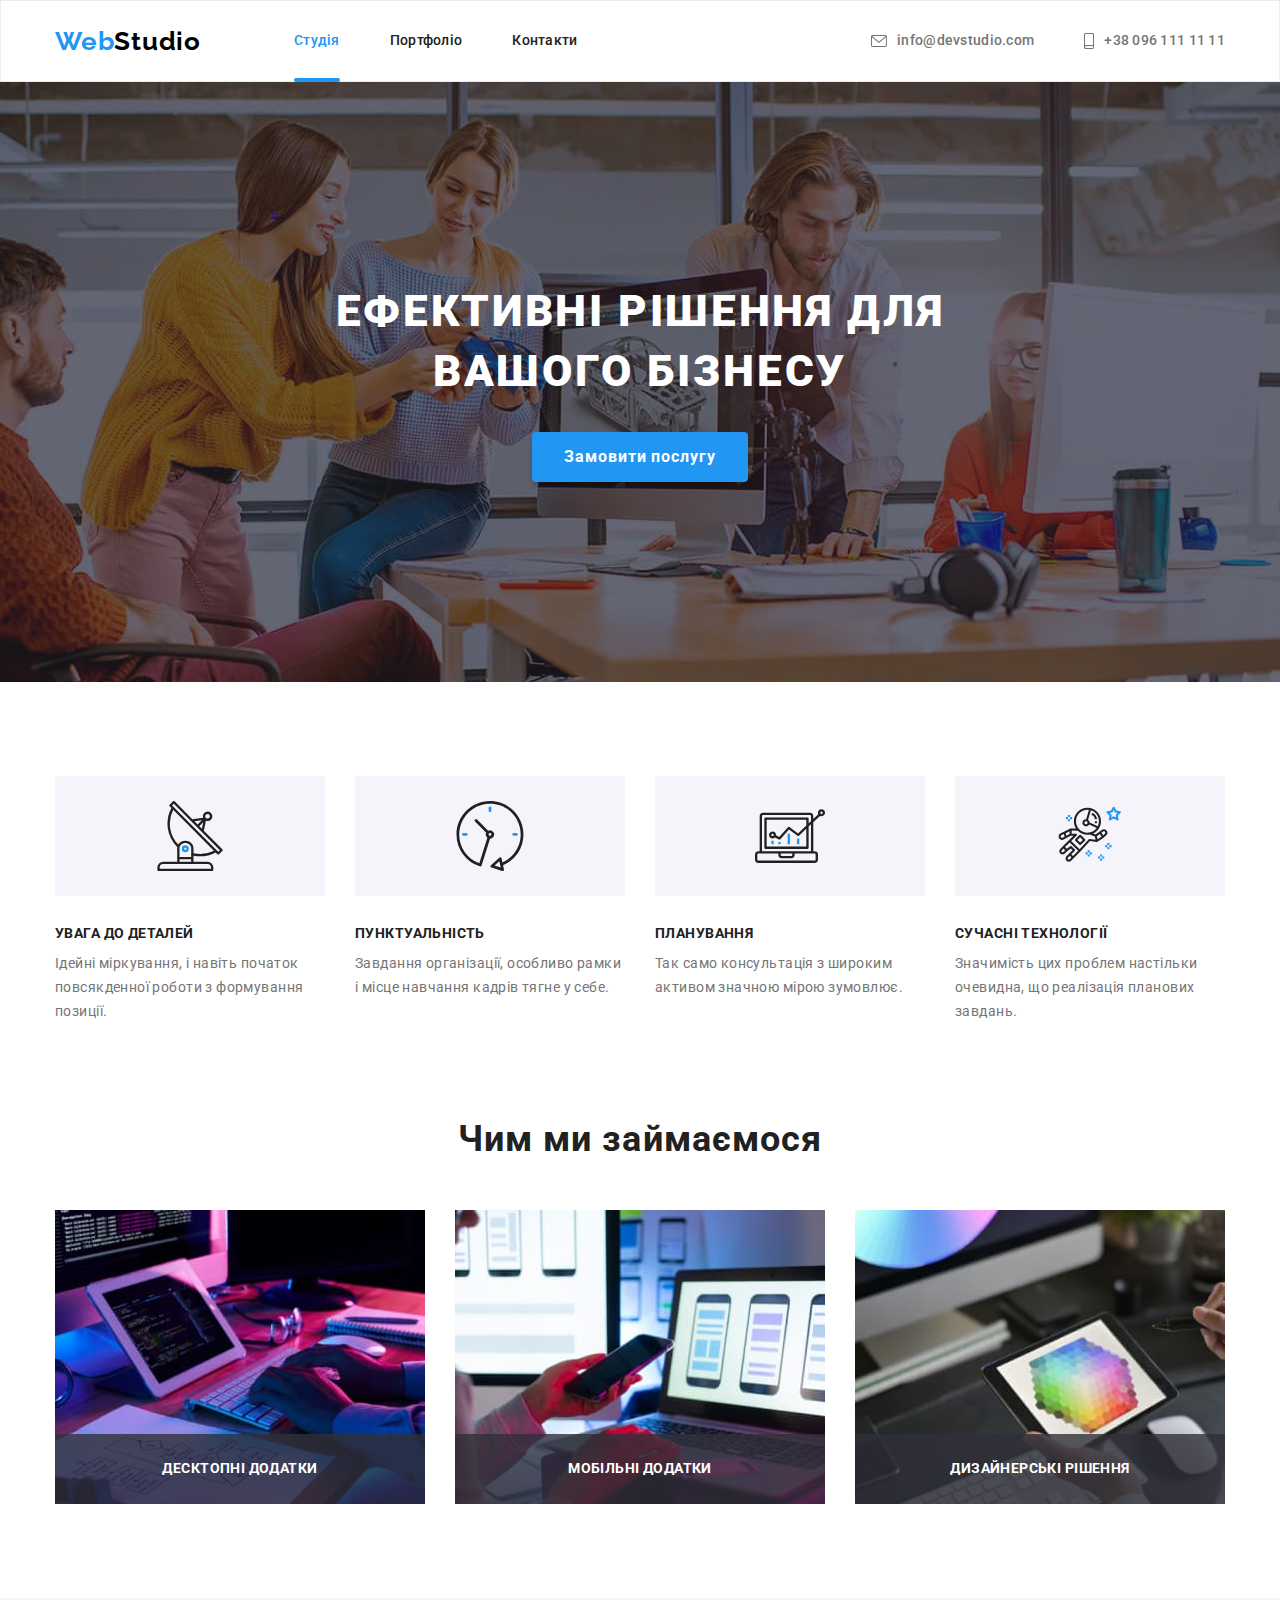
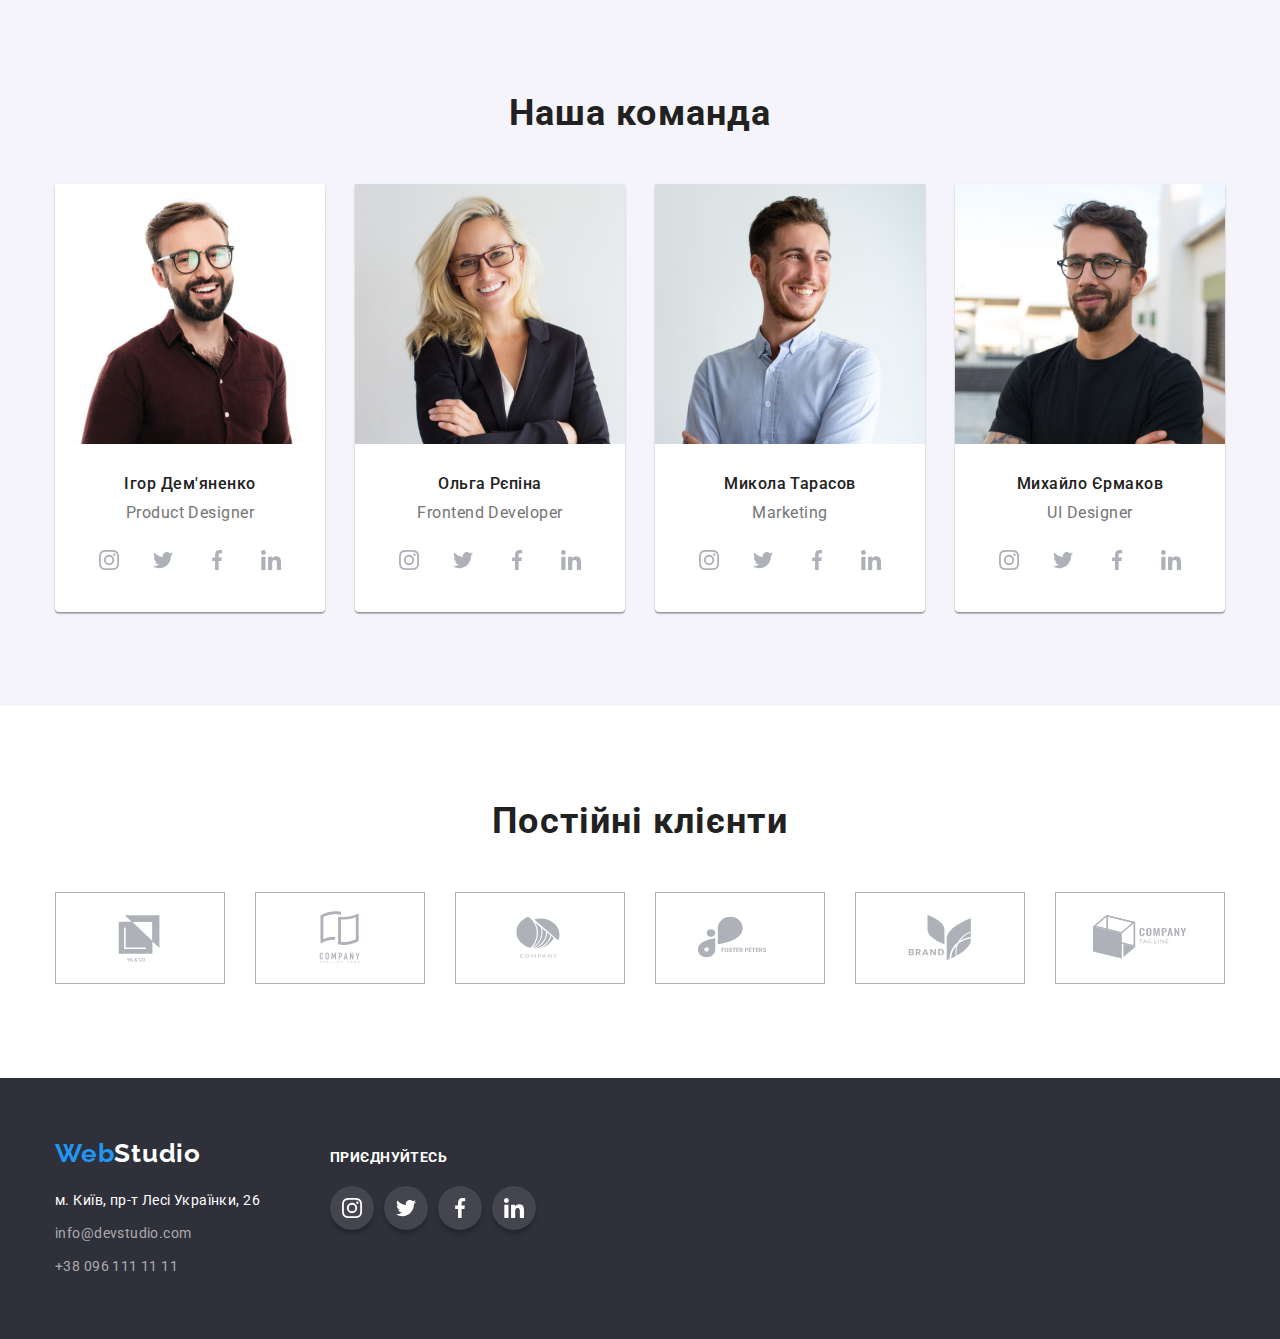
==== index.html @ 8c561cbf "start" ====
<!DOCTYPE html>
<html lang="uk">
<head>
    <meta charset="UTF-8">
    <meta http-equiv="X-UA-Compatible" content="IE=edge">
    <meta name="viewport" content="width=device-width, initial-scale=1.0">
    <title>WebStudio</title>
    <link rel="preconnect" href="https://fonts.googleapis.com">
    <link rel="preconnect" href="https://fonts.gstatic.com" crossorigin>
    <link href="https://fonts.googleapis.com/css2?family=Raleway:wght@700&family=Roboto:wght@400;500;700;900&display=swap"
        rel="stylesheet">
        <link rel="stylesheet" href="https://cdnjs.cloudflare.com/ajax/libs/modern-normalize/1.1.0/modern-normalize.min.css">
    <link rel="stylesheet" href="./css/styles.css">
</head>
<body>
    <header class="header">
        <!-- Header Nav -->
        <div class="container container-nav">
            <nav class="nav">
                <a class="logo link" href="./index.html">
                    <span class="logo-accent">Web</span>Studio
                </a>
                <ul class="list list-nav">
                    <li class="item">
                        <a class="link current" href="./index.html">
                            Студія
                        </a>
                    </li>
                    <li class="item">
                        <a class="link" href="./portfolio.html">
                            Портфоліо
                        </a>
                    </li>
                    <li class="item">
                        <a class="link" href="/">
                            Контакти
                        </a>
                    </li>
                </ul>
            </nav>
            <ul class="list contacts-nav">
                <li class="item">
                    <a class="link" href="maito:info@devstudio.com">
                        <svg class="link-icon" width="16" height="12">
                            <use href="./images/icons.svg#icon-envelope"></use>
                        </svg>
                        info@devstudio.com
                    </a>
                </li>
                <li class="item">
                    <a class="link" href="tel:+380961111111">
                        <svg class="link-icon" width="10" height="16">
                            <use href="./images/icons.svg#icon-smartphone"></use>
                        </svg>
                        +38 096 111 11 11
                    </a>
                </li>
            </ul>
        </div>
    </header>
    <main>
<!-- Hero title -->
        <section class="hero section-hero">
            <div class="container">
                <h1 class="hero-title">
                    Ефективні рішення для вашого бізнесу
                </h1>
                <!-- Hero button -->
                <button type="button" class="hero-button" data-modal-open>
                    Замовити послугу
                </button>
            </div>
        </section>
<!-- Our advantages -->
        <section class="our-advantages">
          <div class="container">
            <h2 class="visually-hidden">
                Наші переваги
            </h2>
            <ul class="list advantages-list">
                <li class="item">
                    <div class="box-icon">
                        <svg width="70" height="70">
                            <use href="./images/icons.svg#icon-antenna"></use>
                        </svg>
                    </div>
                    <h3 class="advantages-title">
                        Увага до деталей
                    </h3>
                    <p class="advantages-text">
                        Ідейні міркування, і навіть початок повсякденної роботи з формування позиції.
                    </p>
                </li>
                <li class="item">
                    <div class="box-icon">
                        <svg width="70" height="70">
                            <use href="./images/icons.svg#icon-clock"></use>
                        </svg>
                    </div>
                    <h3 class="advantages-title">
                        Пунктуальність
                    </h3>
                    <p class="advantages-text">
                        Завдання організації, особливо рамки і місце навчання кадрів тягне у себе.
                    </p>
                </li>
                <li class="item">
                    <div class="box-icon">
                        <svg width="70" height="70">
                            <use href="./images/icons.svg#icon-diagram"></use>
                        </svg>
                    </div>
                    <h3 class="advantages-title">
                        Планування
                    </h3>
                    <p class="advantages-text">
                        Так само консультація з широким активом значною мірою зумовлює.
                    </p>
                </li>
                <li class="item">
                    <div class="box-icon">
                        <svg width="70" height="70">
                            <use href="./images/icons.svg#icon-astronaut"></use>
                        </svg>
                    </div>
                    <h3 class="advantages-title">
                        Сучасні технології
                    </h3>
                    <p class="advantages-text">
                        Значимість цих проблем настільки очевидна, що реалізація планових завдань.
                    </p>
                </li>
            </ul>
          </div>
        </section>
<!-- We do -->
        <section class="we-do">
           <div class="container">
            <h2 class="we-do-title">
                Чим ми займаємося
            </h2>
            <ul class="list">
                <li>
                   <div class="box-we-do">
                     <img src="./images/box1.jpg" alt="Написання коду" width="370" height="294">
                    <p class="text">
                        десктопні додатки
                    </p>
                   </div>
                </li>
                <li>
                    <div class="box-we-do">
                        <img src="./images/box2.jpg" alt="Стилізація" width="370" height="294">
                    <p class="text">
                        мобільні додатки
                    </p>
                    </div>
                </li>
                <li>
                    <div class="box-we-do">
                        <img src="./images/box3.jpg" alt="Дизайн" width="370" height="294">
                    <p class="text">
                        дизайнерські рішення
                    </p>
                    </div>
                </li>
            </ul>
           </div>
        </section>
<!-- Our team -->
        <section class="our-team">
           <div class="container">
            <h2 class="our-team-title">
                Наша команда
            </h2>
            <ul class="list team-list">
                <li class="item">
                    <img class="img-team" src="./images/img.jpg" alt="Фото Ігора Дем'яненко" width="270" height="260">
                    <h3 class="team-name">
                        Ігор Дем'яненко
                    </h3>
                    <p lang="en" class="job-title">
                        Product Designer
                    </p>
                    <div class="icon-wrapper">
                        <a class="link-social" href="">
                            <svg class="icon-social" width="20" height="20px">
                                <use href="./images/icons.svg#icon-instagram-2"></use>
                            </svg>
                        </a>
                        <a class="link-social" href="">
                            <svg class="icon-social" width="20" height="20px">
                                <use href="./images/icons.svg#icon-twitter"></use>
                            </svg>
                        </a>
                        <a class="link-social" href="">
                            <svg class="icon-social" width="20" height="20px">
                                <use href="./images/icons.svg#icon-facebook"></use>
                            </svg>
                        </a>
                        <a class="link-social" href="">
                            <svg class="icon-social" width="20" height="20px">
                                <use href="./images/icons.svg#icon-linkedin"></use>
                            </svg>
                        </a>
                    </div>
                </li>
                <li class="item">
                    <img class="img-team" src="./images/img(1).jpg" alt="Фото Ольги Рєпіна" width="270" height="260">
                    <h3 class="team-name">
                        Ольга Рєпіна
                    </h3>
                    <p lang="en" class="job-title">
                        Frontend Developer
                    </p>
                    <div class="icon-wrapper">
                        <a class="link-social" href="">
                            <svg class="icon-social" width="20" height="20px">
                                <use href="./images/icons.svg#icon-instagram-2"></use>
                            </svg>
                        </a>
                        <a class="link-social" href="">
                            <svg class="icon-social" width="20" height="20px">
                                <use href="./images/icons.svg#icon-twitter"></use>
                            </svg>
                        </a>
                        <a class="link-social" href="">
                            <svg class="icon-social" width="20" height="20px">
                                <use href="./images/icons.svg#icon-facebook"></use>
                            </svg>
                        </a>
                        <a class="link-social" href="">
                            <svg class="icon-social" width="20" height="20px">
                                <use href="./images/icons.svg#icon-linkedin"></use>
                            </svg>
                        </a>
                    </div>
                </li>
                <li class="item">
                    <img class="img-team" src="./images/img(2).jpg" alt="Фото Микола Тарасов" width="270" height="260">
                    <h3 class="team-name">
                        Микола Тарасов
                    </h3>
                    <p lang="en" class="job-title">
                        Marketing
                    </p>
                    <div class="icon-wrapper">
                        <a class="link-social" href="">
                            <svg class="icon-social" width="20" height="20px">
                                <use href="./images/icons.svg#icon-instagram-2"></use>
                            </svg>
                        </a>
                        <a class="link-social" href="">
                            <svg class="icon-social" width="20" height="20px">
                                <use href="./images/icons.svg#icon-twitter"></use>
                            </svg>
                        </a>
                        <a class="link-social" href="">
                            <svg class="icon-social" width="20" height="20px">
                                <use href="./images/icons.svg#icon-facebook"></use>
                            </svg>
                        </a>
                        <a class="link-social" href="">
                            <svg class="icon-social" width="20" height="20px">
                                <use href="./images/icons.svg#icon-linkedin"></use>
                            </svg>
                        </a>
                    </div>
                </li>
                <li class="item">
                    <img class="img-team" src="./images/img(3).jpg" alt="Фото Михайло Єрмаков" width="270" height="260">
                    <h3 class="team-name">
                        Михайло Єрмаков
                    </h3>
                    <p lang="en" class="job-title">
                        UI Designer
                    </p>
                    <div class="icon-wrapper">
                        <a class="link-social" href="">
                            <svg class="icon-social" width="20" height="20px">
                                <use href="./images/icons.svg#icon-instagram-2"></use>
                            </svg>
                        </a>
                        <a class="link-social" href="">
                            <svg class="icon-social" width="20" height="20px">
                                <use href="./images/icons.svg#icon-twitter"></use>
                            </svg>
                        </a>
                        <a class="link-social" href="">
                            <svg class="icon-social" width="20" height="20px">
                                <use href="./images/icons.svg#icon-facebook"></use>
                            </svg>
                        </a>
                        <a class="link-social" href="">
                            <svg class="icon-social" width="20" height="20px">
                                <use href="./images/icons.svg#icon-linkedin"></use>
                            </svg>
                        </a>
                    </div>
                </li>
            </ul>
           </div>
        </section>
        <!-- Section clients -->
        <section class="section-clients">
            <div class="container">
                <h2 class="our-team-title">
                    Постійні клієнти
                </h2>
                <ul class="list list-icon">
                    <li class="item">
                        <a class="link-clients" href="">
                            <svg class="icon-clients" width="106" height="60">
                                <use href="./images/icons.svg#icon-yaco"></use>
                            </svg>
                        </a>
                    </li>
                    <li class="item">
                        <a class="link-clients" href="">
                            <svg class="icon-clients" width="106" height="60">
                                <use href="./images/icons.svg#icon-tagline"></use>
                            </svg>
                        </a>
                    </li>
                    <li class="item">
                        <a class="link-clients" href="">
                            <svg class="icon-clients" width="106" height="60">
                                <use href="./images/icons.svg#icon-company"></use>
                            </svg>
                        </a>
                    </li>
                    <li class="item">
                        <a class="link-clients" href="">
                            <svg class="icon-clients" width="106" height="60">
                                <use href="./images/icons.svg#icon-foster"></use>
                            </svg>
                        </a>
                    </li>
                    <li class="item">
                        <a class="link-clients" href="">
                            <svg class="icon-clients" width="106" height="60">
                                <use href="./images/icons.svg#icon-brand"></use>
                            </svg>
                        </a>
                    </li>
                    <li class="item">
                        <a class="link-clients" href="">
                            <svg class="icon-clients" width="106" height="60">
                                <use href="./images/icons.svg#icon-company-last"></use>
                            </svg>
                        </a>
                    </li>
                </ul>
            </div>
        </section>
    </main>
    <footer class="footer">
        <div class="container">
            <div>
                <a class="logo link footer-logo" href="./index.html">
                    <span class="logo-accent">Web</span>Studio
                </a>
                <address>
                    <a class="link street-contact" href="https://goo.gl/maps/yDgXRb8fHyVBhMKj9" target="_blank"
                        rel="noopener noreferrer nofollow">
                        м. Київ, пр-т Лесі Українки, 26
                    </a>
                    <ul class="list">
                        <li class="mail-list">
                            <a class="link footer-contacts mail" href="mailto:info@devstudio.com">
                                info@devstudio.com
                            </a>
                        </li>
                        <li>
                            <a class="link footer-contacts" href="tel:+380961111111">
                                +38 096 111 11 11
                            </a>
                        </li>
                    </ul>
                </address>
            </div>
            <div class="footer-icon-wrapper">
                <p class="text-footer-social">
                    приєднуйтесь
                </p>
                <ul class="list list-footer-social">
                    <li class="item-social-footer">
                        <a class="link-social link-social-footer" href="">
                            <svg class="icon-social" width="20" height="20px">
                                <use href="./images/icons.svg#icon-instagram-2"></use>
                            </svg>
                        </a>
                    </li>
                    <li class="item-social-footer">
                        <a class="link-social link-social-footer" href="">
                            <svg class="icon-social" width="20" height="20px">
                                <use href="./images/icons.svg#icon-twitter"></use>
                            </svg>
                        </a>
                    </li>
                    <li class="item-social-footer">
                        <a class="link-social link-social-footer" href="">
                            <svg class="icon-social" width="20" height="20px">
                                <use href="./images/icons.svg#icon-facebook"></use>
                            </svg>
                        </a>
                    </li>
                    <li class="item-social-footer">
                        <a class="link-social link-social-footer" href="">
                            <svg class="icon-social" width="20" height="20px">
                                <use href="./images/icons.svg#icon-linkedin"></use>
                            </svg>
                        </a>
                    </li>
                </ul>
            </div>
        </div>
    </footer>
    <div class="backdrop is-hidden" data-modal>
        <div class="modal is-hidden">
            <button type="button" class="button-modal" data-modal-close>
                <svg width="18" height="18">
                    <use href="./images/close.svg#icon-close"></use>
                </svg>
            </button>
        </div>
    </div>
    <script src="./js/modal.js"></script>
</body>
</html>
---- css/styles.css ----
:root {
    --brandcolor: #2196F3;
    --secondary-accent-color: #188CE8;
    --backgroundcolor: #FFFFFF;
    --text-color: #fff;
    --accent-bcg-color: #2F303A;
    --secondary-bcg-color: #F5F4FA;
    --hcolor: #212121;
    --pcolor: #757575;
    --logocolor: #000000;
}

/* Глобальны зміни */

img {
    display: block;
}

h1,
h2,
h3,
ul,
p {
    margin: 0px 0px;
}

body {
    font-family: Roboto, sans-serif;
    background-color: var(--backgroundcolor);
    color: var(--hcolor);

}



.container {
    width: 1200px;
    margin: 0 auto;
    padding: 0 15px;
}

.list {
    list-style: none;
    padding-left: 0;
}

.link {
    text-decoration: none;
}

/* Студія */

/* Logo head  */

.header {
    border: 1px solid #ECECEC;
}

.container-nav {
    display: flex;
    
}

.logo {
    font-family: 'Raleway';
    font-style: normal;
    font-weight: 700;
    font-size: 26px;
    line-height: 1.19;
    letter-spacing: 0.03em;
    color: var(--logocolor);
}

.logo-accent {
    color: var(--brandcolor);
}

/* Nav */

.nav {
    display: flex;
    align-items: center;
}

.list-nav .link.current {
    position: relative;
    color: var(--brandcolor);
}

.current::after {
    content: "";

    position: absolute;
    left: 0;
    bottom: 0;

    display: block;
    width: 100%;
    height: 4px;

    background-color: var(--brandcolor);
    border-radius: 2px;
    transform:translateY(1px);
}

.list-nav {
    display: flex;
    margin-left: 93px;
}

.list-nav .item + .item {
    margin-left: 50px;
}

.list-nav .link {
    display: block;
    padding-top: 32px;
    padding-bottom: 32px;

    font-family: 'Roboto';
    font-style: normal;
    font-weight: 500;
    font-size: 14px;
    line-height: 1.14;
    letter-spacing: 0.02em;
    color: var(--hcolor);


    transition: color 250ms cubic-bezier(0.4, 0, 0.2, 1);
}

.link:hover, .link:focus {
    color: var(--brandcolor);
}

/* Contacts Nav */

.contacts-nav {
    display: flex;
    margin-left: auto;
}

.contacts-nav .item + .item {
    margin-left: 50px;
}

.contacts-nav .link {
    display: flex;
    justify-content: center;
    align-items: center;
    padding-top: 32px;
    padding-bottom: 32px;

    font-weight: 500;
    font-style: normal;
    line-height: 1.14;
    font-size: 14px;
    color: var(--pcolor);
    letter-spacing: 0.02em;

    transition: color 250ms cubic-bezier(0.4, 0, 0.2, 1);
}
.link:hover,
.link:focus {
    color: var(--brandcolor);
}

.link-icon {
    margin-right: 10px;
    fill: currentColor;
}

/* Main Studio */
.hero {
    margin-right: auto;
    margin-left: auto;
    max-width: 1600px;
    height: 600px;
    padding-top: 200px;
    padding-bottom: 200px;

    background-image: linear-gradient(
    rgba(47, 48, 58, 0.4),
    rgba(47, 48, 58, 0.4)),
    url(../images/hero.jpg);
    background-repeat: no-repeat;
    background-position: center;
    background-size: cover;

    background-color: var(--accent-bcg-color);
    text-align: center;
    

}

.hero-title {
    max-width: 696px;
    margin: 0 auto 30px;

    font-style: normal;
    font-weight: 900;
    font-size: 44px;
    line-height: 1.36;
    letter-spacing: 0.06em;
    text-transform: uppercase;
    color: var(--text-color);
}

.hero-button {
    padding: 10px 32px;
    min-width: 216px;
    
    font-family: 'Roboto';
    font-style: normal;
    font-weight: 700;
    font-size: 16px;
    line-height: 1.88;
    text-align: center;
    letter-spacing: 0.06em;
    color: var(--text-color);
    background-color: var(--brandcolor);
    cursor: pointer;
    border: none;
    box-shadow: 0px 4px 4px rgba(0, 0, 0, 0.15);
    border-radius: 4px;

    transition: color 250ms cubic-bezier(0.4, 0, 0.2, 1);
}

.hero-button:hover,
.hero-button:focus {
    background-color: var(--secondary-accent-color);
}

/*Our advantages */

.visually-hidden {
    position: absolute;
    white-space: nowrap;
    width: 1px;
    height: 1px;
    overflow: hidden;
    border: 0;
    padding: 0;
    clip: rect(0 0 0 0);
    clip-path: inset(50%);
    margin: -1px;
}

.our-advantages {
    padding-top: 94px;
    padding-bottom: 94px;
}

.advantages-list {
    display: flex;
    justify-content: space-between;
}

.advantages-list .item {
    width: 270px;
}

.advantages-list .item+.item {
    margin-left: 30px;
}

.box-icon {
    display: flex;
    justify-content: center;
    align-items: center;
    margin-bottom: 30px;
    width: 270px;
    height: 120px;
    background-color: var(--secondary-bcg-color);
}

.advantages-title {
    margin-bottom: 10px;

    font-style: normal;
    font-size: 14px;
    line-height: 1.14;
    letter-spacing: 0.03em;
    text-transform: uppercase;
}

.advantages-text {
    font-weight: 400;
    font-size: 14px;
    line-height: 1.71;
    letter-spacing: 0.03em;
    color: var(--pcolor)
}

/* We do */

.we-do {
    padding-bottom: 94px;
}

.we-do .list {
    display: flex;
    justify-content: space-between;
}

.we-do-title,
.our-team-title {
    margin-bottom: 50px;

    font-style: normal;
    font-size: 36px;
    line-height: 1.17;
    text-align: center;
    letter-spacing: 0.03em;
}

.box-we-do {
    position: relative;
}

.box-we-do .text {
    position: absolute;
    bottom: 0;

    display: flex;
    align-items: center;
    justify-content: center;

    width: 100%;
    height: 70px;

    font-weight: 700;
    font-size: 14px;
    line-height: 1.14;
    text-align: center;
    letter-spacing: 0.03em;
    text-transform: uppercase;
    color: #FFFFFF;
    background: rgba(47, 48, 58, 0.8);
}

/* our team */
.our-team {
    padding-top: 94px;
    padding-bottom: 94px;
    background-color: var(--secondary-bcg-color);
}

.team-list {
    display: flex;
    justify-content: space-between;
}

.team-list .item {
    padding-bottom: 30px;
    text-align: center;
    background: var(--backgroundcolor);
    box-shadow: 0px 1px 3px rgba(0, 0, 0, 0.12), 
    0px 1px 1px rgba(0, 0, 0, 0.14), 
    0px 2px 1px rgba(0, 0, 0, 0.2);
    border-radius: 0px 0px 4px 4px;
}

.img-team {
    margin-bottom: 30px;
}

.team-name {
    margin-bottom: 10px;

    font-style: normal;
    font-weight: 500;
    font-size: 16px;
    line-height: 1.19;
    letter-spacing: 0.03em;
}

.job-title {
    font-size: 16px;
    line-height: 1.19;
    letter-spacing: 0.03em;
    color: var(--pcolor);
    margin-bottom: 16px;
}

/* social */

.icon-wrapper {
    display: flex;
    justify-content: center;
    align-items: center;
    
}

.link-social {
    display: flex;
    align-items: center;
    justify-content: center;
    width: 44px;
    height: 44px;
    cursor: pointer;
    color: #afb1b8;
    border-radius: 50%;

    transition: color 250ms cubic-bezier(0.4, 0, 0.2, 1),
    background-color 250ms cubic-bezier(0.4, 0, 0.2, 1);
}

.link-social:hover,
.link-social:focus {
    color: var(--backgroundcolor);
    background-color: var(--brandcolor);
}

.link-social:not(:last-child) {
    margin-right: 10px;
}

.icon-social {
    display: flex;
    justify-content: center;
    align-items: center;
    fill: currentColor;
}

/* Section clients */

.section-clients {
    padding-top: 94px;
    padding-bottom: 94px;
}

.list-icon {
    display: flex;
}

.list-icon .item:not(:last-child) {
    margin-right: 30px;
}

.link-clients {
    display: flex;
    justify-content: center;
    align-items: center;
    width: 170px;
    height: 92px;
    gap: 30px;
    border: 1px solid #AFB1B8;
    color: #AFB1B8;

    transition: color 250ms cubic-bezier(0.4, 0, 0.2, 1),
    border 250ms cubic-bezier(0.4, 0, 0.2, 1);
}

.link-clients:hover,
.link-clients:focus {
    color: var(--brandcolor);
    border: 1px solid var(--brandcolor);
}

.icon-clients {
    fill: currentColor;
}

/* Footer */

.footer {
    padding-top: 60px;
    padding-bottom: 60px;
    background-color: var(--accent-bcg-color) ;
}

.footer .container {
    display: flex;
    align-items: baseline;
}

.footer-logo {
    display: inline-block;
    margin-bottom: 20px;
    color: var(--text-color);
}

.street-contact {
    display: inline-block;
    margin-bottom: 9px;

    font-style: normal;
    font-weight: 400;
    font-size: 14px;
    line-height: 1.71;
    letter-spacing: 0.03em;
    color: var(--text-color);

    transition: color 250ms cubic-bezier(0.4, 0, 0.2, 1);
}

.mail-list {
    margin-bottom: 9px;
}

.footer-contacts {
    font-style: normal;
    font-weight: 400;
    font-size: 14px;
    line-height: 1.71;
    letter-spacing: 0.03em;
    color: rgba(255, 255, 255, 0.6);

    transition: color 250ms cubic-bezier(0.4, 0, 0.2, 1);
}

/* Footer social link */

.footer-icon-wrapper {
    margin-left: 70px;
}

.text-footer-social {
    font-style: normal;
    font-weight: 700;
    font-size: 14px;
    line-height: 1.14;
    letter-spacing: 0.03em;
    text-transform: uppercase;
    color: #FFFFFF;
}

.list-footer-social {
    display: flex;
    margin-top: 20px;
}

.link-social-footer {
    color: #FFFFFF;
    background-color: rgba(255, 255, 255, 0.1);
    box-shadow: 0px 4px 4px rgb(0, 0, 0, 0.25);


}

.item-social-footer:not(:last-child){
    margin-right: 10px;
}

/* Portfolio */

/* Filter */

.section-portfolio {
    padding-top: 94px;
    padding-bottom: 94px;
}

.filter-list {
    margin-bottom: 50px;
    display: flex;
    justify-content: center;
}

.filter-list .item + .item {
    margin-left: 8px;
}

.filter-button {
    padding: 6px 22px;

    font-family: 'Roboto';
    font-style: normal;
    font-weight: 500;
    font-size: 16px;
    line-height: 1.62;
    text-align: center;
    letter-spacing: 0.03em;
    color: var(--hcolor);
    border: none;
    background-color: var(--secondary-bcg-color);
    cursor: pointer;
    border-radius: 4px;

    transition: color 250ms cubic-bezier(0.4, 0, 0.2, 1),
    background-color 250ms cubic-bezier(0.4, 0, 0.2, 1),
    box-shadow 250ms cubic-bezier(0.4, 0, 0.2, 1);
}

.filter-button:hover,
.filter-button:focus {
    color: #FFFFFF;
    background-color: var(--brandcolor);
    box-shadow: 0px 3px 1px rgba(0, 0, 0, 0.1), 0px 1px 2px rgba(0, 0, 0, 0.08), 0px 2px 2px rgba(0, 0, 0, 0.12);
    
}

/* Portfolio cards */

.portfolio-list .item {
    transition: box-shadow 250ms cubic-bezier(0.4, 0, 0.2, 1);
}

.portfolio-list .item:hover {
    box-shadow: 0px 1px 1px rgba(0, 0, 0, 0.12), 0px 4px 4px rgba(0, 0, 0, 0.06), 1px 4px 6px rgba(0, 0, 0, 0.16);
}

.portfolio-list {
    display: flex;
    flex-wrap: wrap;
    gap: 30px;
}

.portfolio-box {
    padding: 20px 24px;
    border-right: 1px solid #EEEEEE;
    border-bottom: 1px solid #EEEEEE;
    border-left: 1px solid #EEEEEE;
}

.portfolio-title {
    margin-bottom: 4px;

    font-size: 18px;
    line-height: 2;
    letter-spacing: 0.06em;
}

.portfolio-text {
    font-size: 16px;
    line-height: 30px;
    letter-spacing: 0.03em;
    color: var(--pcolor);
    
}

.box-overlay{
    position: relative;
    overflow: hidden;
}

.overlay {
    position: absolute;
    left: 0;
    top: 0;

    padding: 63px 24px;

    font-weight: 400;
    font-size: 18px;
    line-height: 1.55;    
    letter-spacing: 0.03em;
    color: #FFFFFF;
    background-color: rgba(33, 150, 243, 0.9);

    transform: translateY(101%);
    transition: transform 250ms cubic-bezier(0.4, 0, 0.2, 1);
}

.hover-overlay:hover .overlay {
    transform: translateY(0);
}

/* Modal window backdrop */

.backdrop {
    position: fixed;
    top: 0;
    left: 0;

    width: 100%;
    height: 100%;
    
    background: rgba(0, 0, 0, 0.5);
    transition: opacity 300ms cubic-bezier(0.4, 0, 0.2, 1), 
    visibility 300ms cubic-bezier(0.4, 0, 0.2, 1);
    
}

.backdrop.is-hidden {
    opacity: 0;
    pointer-events: none;
    visibility: hidden;
}

.backdrop.is-hidden .modal {
    transform: perspective(600px) translate(0%, -100%) rotateX(60deg);
}

.modal {
    position: absolute;
    top: 50%;
    left: 50%;
    transform: translate(-50%, -50%);

    min-width: 528px;
    min-height: 581px;

    background: #FFFFFF;
    box-shadow: 0px 1px 3px rgba(0, 0, 0, 0.12), 0px 1px 1px rgba(0, 0, 0, 0.14), 0px 2px 1px rgba(0, 0, 0, 0.2);
    border-radius: 4px;
    transition: transform 300ms cubic-bezier(0.4, 0, 0.2, 1);
    }

.button-modal {
   position: absolute;
   top: 8px;
   right: 8px;
   display: flex;
   align-items: center;
   justify-content: center;
   
    width: 30px;
    height: 30px;

    border: 1px solid rgba(0, 0, 0, 0.1);
    border-radius: 50%;
    background-color: #FFF;
    cursor: pointer;
}
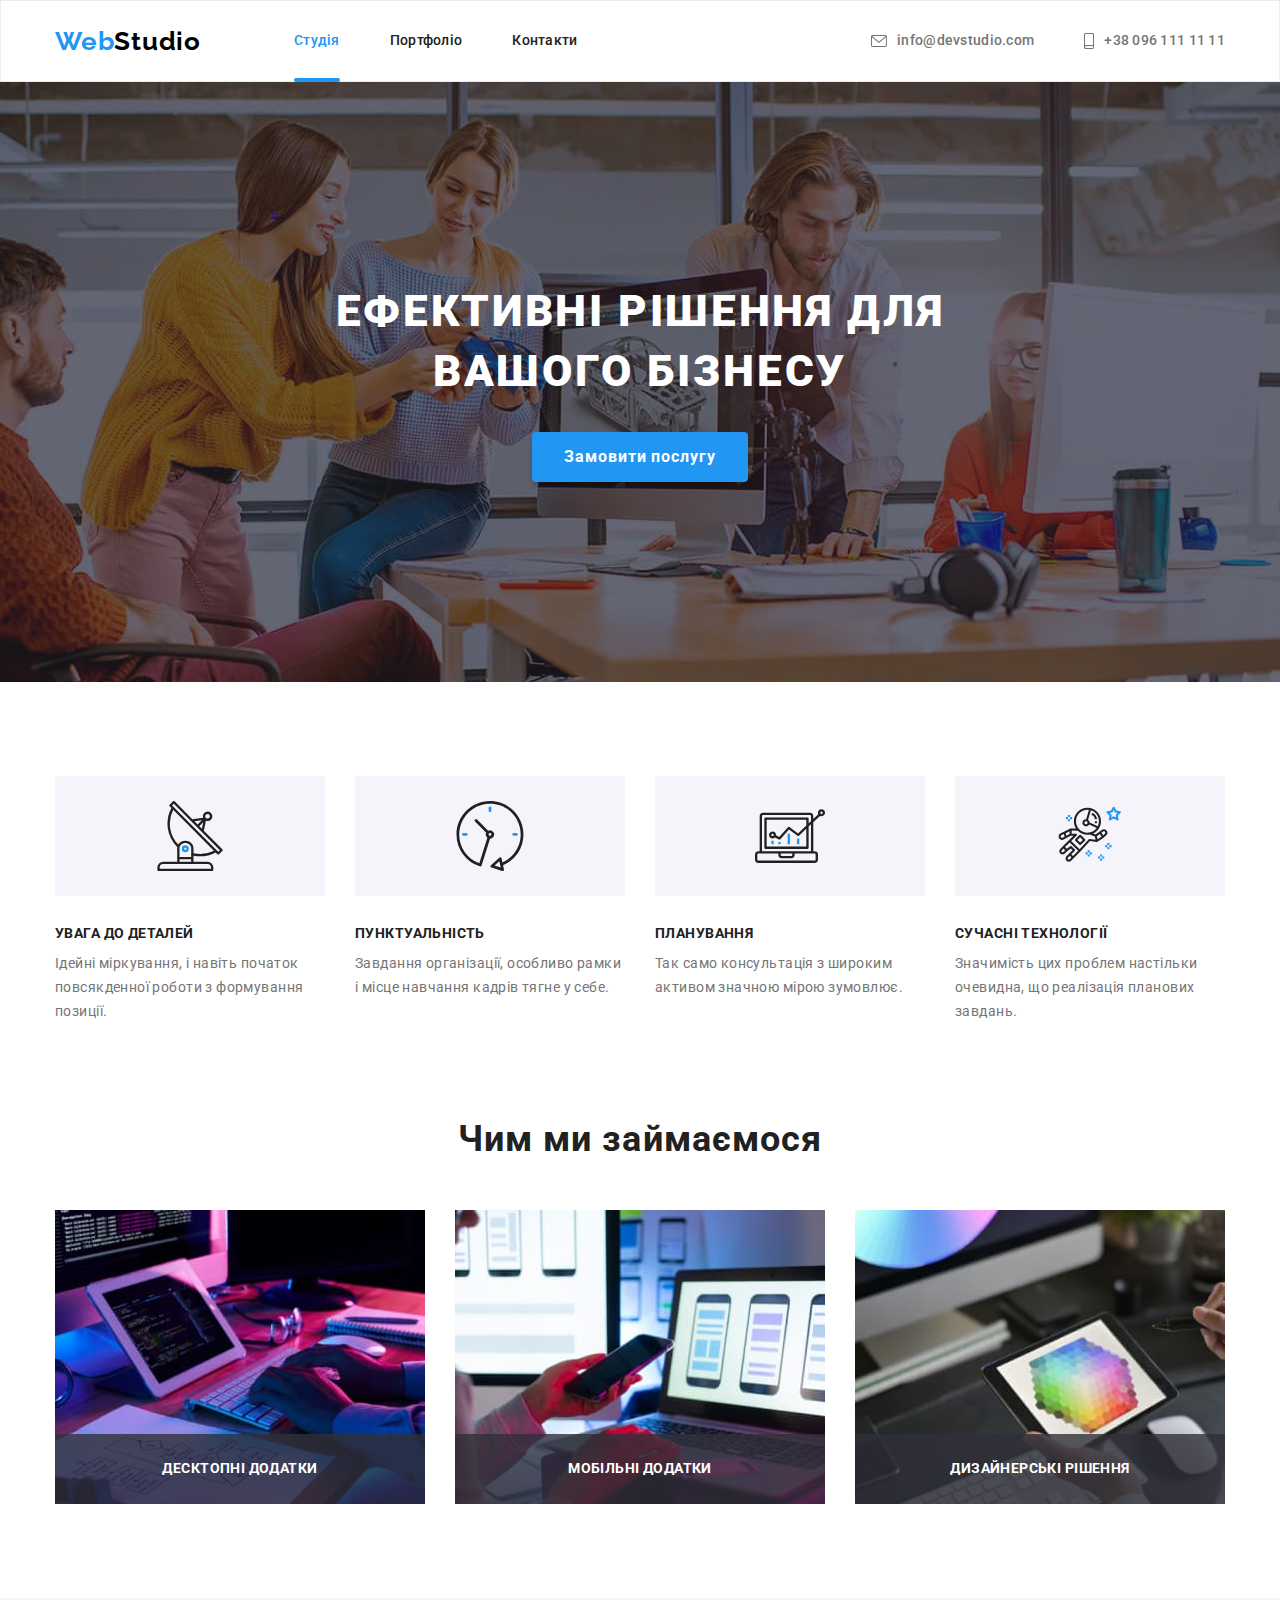
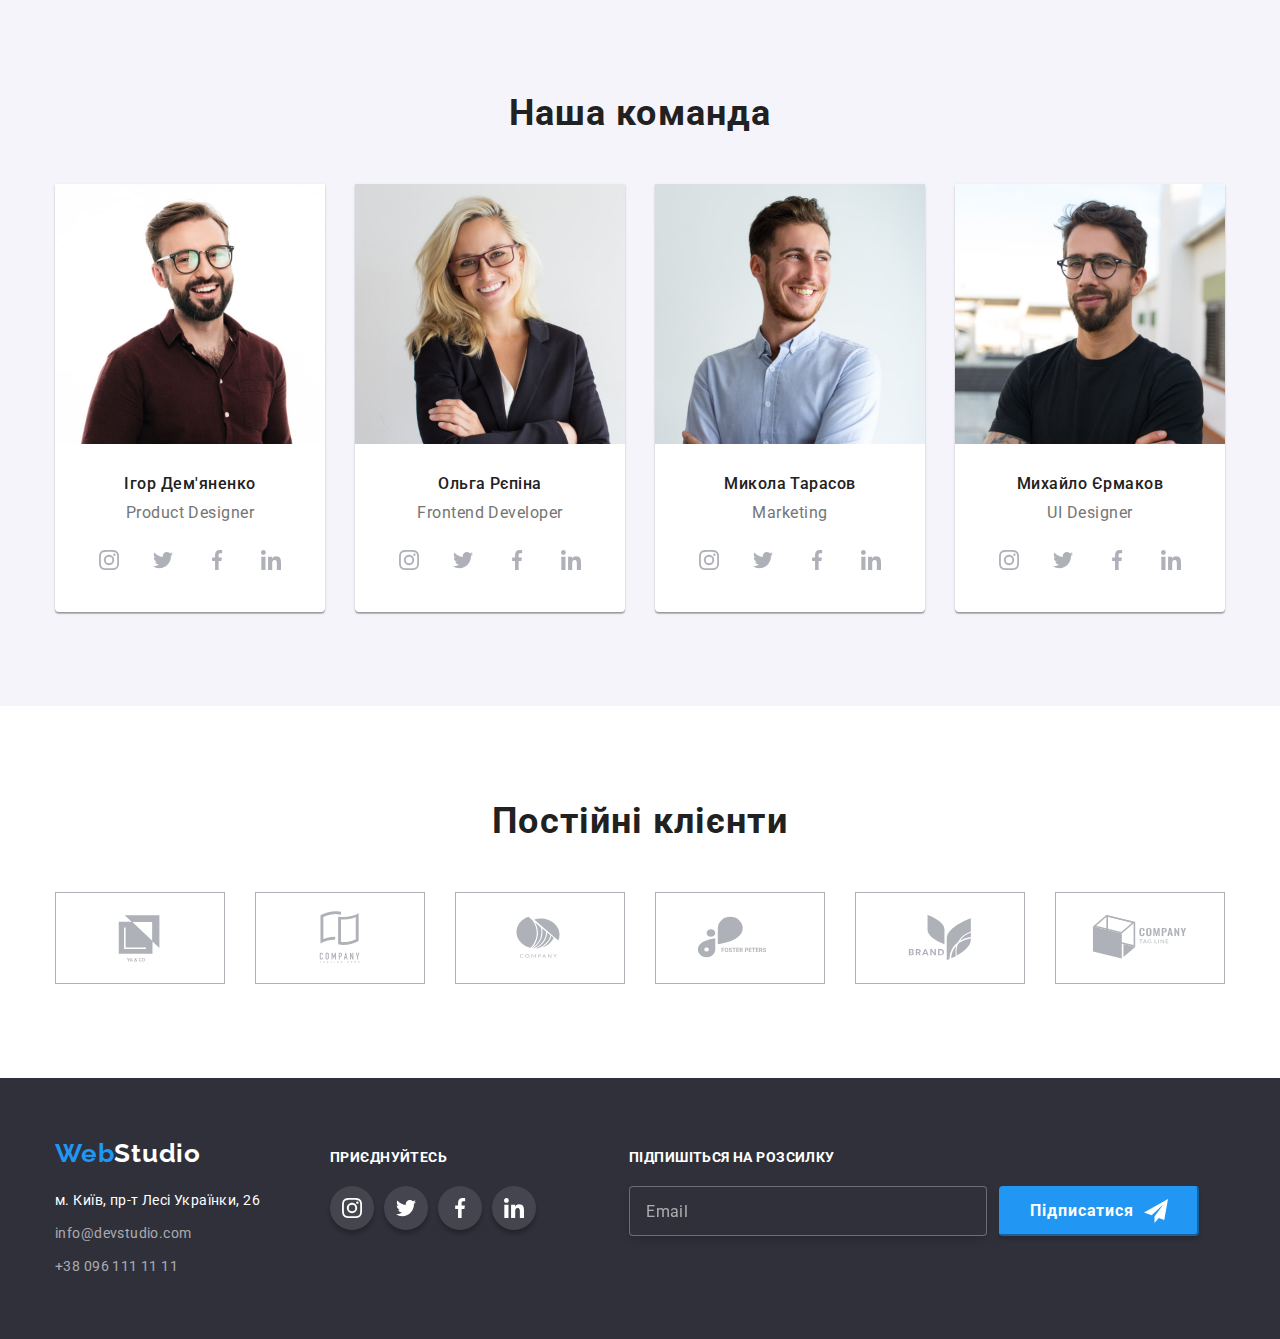
==== commit 16820f2a: "form" ====
--- a/index.html
+++ b/index.html
@@ -414,15 +414,73 @@
                     </li>
                 </ul>
             </div>
+            <!-- Form Footer -->
+            <form class="form-footer">
+                    <p class="text">
+                        Підпишіться на розсилку
+                    </p>
+                   <div class="form-field">
+                    <label>
+                        <input type="email" name="email" placeholder="Email">
+                    </label>
+                    <button class="form-button" type="submit">
+                       <span class="text-form-button">Підписатися</span>
+                        <svg class="icon" width="24" height="24px">
+                            <use href="./images/icons.svg#icon-send"></use>
+                        </svg>
+                    </button>
+                   </div>
+            </form>
         </div>
     </footer>
     <div class="backdrop is-hidden" data-modal>
         <div class="modal is-hidden">
             <button type="button" class="button-modal" data-modal-close>
                 <svg width="18" height="18">
-                    <use href="./images/close.svg#icon-close"></use>
+                    <use href="./images/icons.svg#icon-close"></use>
                 </svg>
             </button>
+            <!-- Modal Form -->
+            <form class="form-modal">
+                <b class="form-title">
+                    Залиште свої дані, ми вам передзвонимо
+                </b>
+                <label class="form-field-modal">
+                    <span class="text-form-modal">Ім'я</span>
+                    <input class="input-modal" type="text" name="name" autofocus>
+                    <svg class="icon-input" width="18px" height="18px">
+                        <use class="icon-input" href="./images/icons.svg#icon-person"></use>
+                    </svg>
+                </label>
+                <label class="form-field-modal">
+                    <span class="text-form-modal">Телефон</span>
+                    <input class="input-modal" type="tel" name="telephone-number">
+                    <svg class="icon-input" width="18px" height="18px">
+                        <use href="./images/icons.svg#icon-phone"></use>
+                    </svg>
+                </label>
+                <label class="form-field-modal">
+                    <span class="text-form-modal">Пошта</span>
+                    <input class="input-modal" type="email" name="email">
+                    <svg class="icon-input" width="18px" height="18px">
+                        <use href="./images/icons.svg#icon-email"></use>
+                    </svg>
+                </label>
+                <label class="form-field-modal comment">
+                    <span class="text-form-modal">Коментар</span>
+                    <textarea class="textarea" name="comment" placeholder="Введіть текст"></textarea>
+                </label>
+                <label class="check option">
+                    <input class="check-input" type="checkbox" name="check">
+                    <span class="check-box"></span>
+                    <span class="check-text">Погоджуюся з розсилкою та приймаю
+                        <a class="check-text-link" href="#">Умови договору</a>
+                    </span>
+                </label>
+                <button class="form-button modal-button" type="submit">
+                <span class="text-form-button">Відправити</span>
+                </button>
+            </form>
         </div>
     </div>
     <script src="./js/modal.js"></script>
--- a/css/styles.css
+++ b/css/styles.css
@@ -681,7 +681,7 @@
 }
 
 .backdrop.is-hidden .modal {
-    transform: perspective(600px) translate(0%, -100%) rotateX(60deg);
+    transform: perspective(600px) translate(-50%, -50%) rotateX(60deg);
 }
 
 .modal {
@@ -714,4 +714,234 @@
     border-radius: 50%;
     background-color: #FFF;
     cursor: pointer;
+}
+
+.button-modal:focus,
+.button-modal:hover {
+    fill: var(--brandcolor)
+}
+
+/* Modal Form */
+
+.form-modal {
+    display: flex;
+    flex-direction: column;
+    padding: 40px;
+}
+
+.form-title {
+    display: block;
+    text-align: center;
+    margin-bottom: 12px;
+    letter-spacing: 0.03em;
+}
+
+.form-field-modal {
+    position: relative;
+    display: flex;
+    flex-direction: column;
+    margin-bottom: 10px;
+}
+
+.input-modal {
+    
+    display: block;
+    width: 100%;
+    height: 40px;
+    padding-left: 42px;
+    border: 1px solid rgba(33, 33, 33, 0.2);
+    border-radius: 4px;
+    outline: none;
+    transition: border-color 250ms cubic-bezier(0.4, 0, 0.2, 1);
+}
+
+.input-modal:focus {
+    border-color: var(--brandcolor);
+}
+
+.icon-input {
+    position: absolute;
+    bottom: 11px;
+    left: 12px;
+}
+
+.input-modal:focus~.icon-input {
+    fill: var(--brandcolor);
+}
+
+.text-form-modal {
+    margin-bottom: 4px;
+    font-weight: 400;
+    font-size: 12px;
+    line-height: 14px;
+    letter-spacing: 0.01em;
+    color: #757575;
+}
+.textarea {
+    resize: none;
+    height: 120px;
+    padding: 12px 16px;
+    
+    border: 1px solid rgba(33, 33, 33, 0.2);
+    border-radius: 4px;
+    outline: none;
+    transition: border-color 250ms cubic-bezier(0.4, 0, 0.2, 1);
+}
+
+.textarea:focus {
+    border-color: var(--brandcolor);
+}
+
+
+/* Checkbox */
+
+.check {
+    display: flex;
+    align-items: center;
+    flex-direction: row;
+    width: 424px;
+    margin-left: auto;
+    margin-right: auto;
+    margin-top: 20px;
+    margin-bottom: 30px;
+}
+
+.check-text,
+.check-text-link {
+    margin-left: 7px;
+    font-weight: 400;
+    font-size: 14px;
+    line-height: 1.71;
+    letter-spacing: 0.03em;
+    color: #757575;
+}
+
+.check-text-link {
+    margin-left: 0;
+}
+
+.check-input {
+    position: absolute;
+    -moz-appearance: none;
+    -webkit-appearance: none;
+    appearance: none;
+}
+
+.check-box {
+    display: inline-block;
+    width: 16px;
+    height: 15px;
+    border: 2px solid #212121;
+    border-radius: 2px;
+
+    transition: background-color 250ms cubic-bezier(0.4, 0, 0.2, 1),
+    border-color 250ms cubic-bezier(0.4, 0, 0.2, 1);
+}
+
+.check-input:checked + .check-box {
+    background-color: #2196F3;
+    border-color: #2196F3;
+    background-image: url(../images/icon\ check.svg);
+    background-size: contain;
+    background-origin: border-box;
+}
+
+.check-text-link {
+    color: var(--brandcolor);
+}
+
+.textarea::placeholder {
+    font-weight: 400;
+    font-size: 12px;
+    line-height: 14px;
+    letter-spacing: 0.01em;
+    color: rgba(117, 117, 117, 0.5);
+}
+
+/* Button Form */
+
+.modal-button {
+    display: block;
+    margin-right: auto;
+    margin-left: auto;
+}
+
+
+/* Form footer */
+
+.form-footer {
+    width: 570px;
+    margin-left: 93px;
+}
+
+.form-footer .text {
+    font-weight: 700;
+    font-size: 14px;
+    line-height: 1.14;
+    letter-spacing: 0.03em;
+    text-transform: uppercase;
+    color: #FFFFFF;
+}
+
+.form-field {
+    display: flex;
+    margin-top: 20px;
+}
+
+.form-field input {
+    padding: 0;
+    padding-left: 16px;
+    width: 358px;
+    height: 50px;
+    background-color: var(--accent-bcg-color);
+    border: 1px solid rgba(255, 255, 255, 0.3);
+    filter: drop-shadow(0px 4px 4px rgba(0, 0, 0, 0.15));
+    border-radius: 4px;
+    color: #FFFFFF
+}
+
+.form-field input::placeholder {
+    font-family: 'Roboto';
+    font-style: normal;
+    font-weight: 400;
+    font-size: 16px;
+    line-height: 1.25;
+    letter-spacing: 0.03em;
+    color: rgba(255, 255, 255, 0.6);
+}
+
+.form-button {
+    display: flex;
+    align-items: center;
+    justify-content: center;
+    width: 200px;
+    height: 50px;
+    padding: 10px 28px;
+    margin-left: auto;
+    border-color: var(--brandcolor);
+    background-color: var(--brandcolor);
+    box-shadow: 0px 4px 4px rgba(0, 0, 0, 0.15);
+    border-radius: 4px;
+    cursor: pointer;
+    transition: background-color 250ms cubic-bezier(0.4, 0, 0.2, 1),
+    border-color 250ms cubic-bezier(0.4, 0, 0.2, 1)
+    box-shadow 250ms cubic-bezier(0.4, 0, 0.2, 1);
+}
+
+.form-button:hover,
+.form-button:focus {
+    background-color: #188CE8;
+    border-color: #188CE8;
+}
+
+.form-button .icon {
+    margin-left: 10px;
+}
+
+.text-form-button {
+    font-weight: 700;
+    font-size: 16px;
+    line-height: 1.88;
+    letter-spacing: 0.06em;
+    color: #FFFFFF;
 }